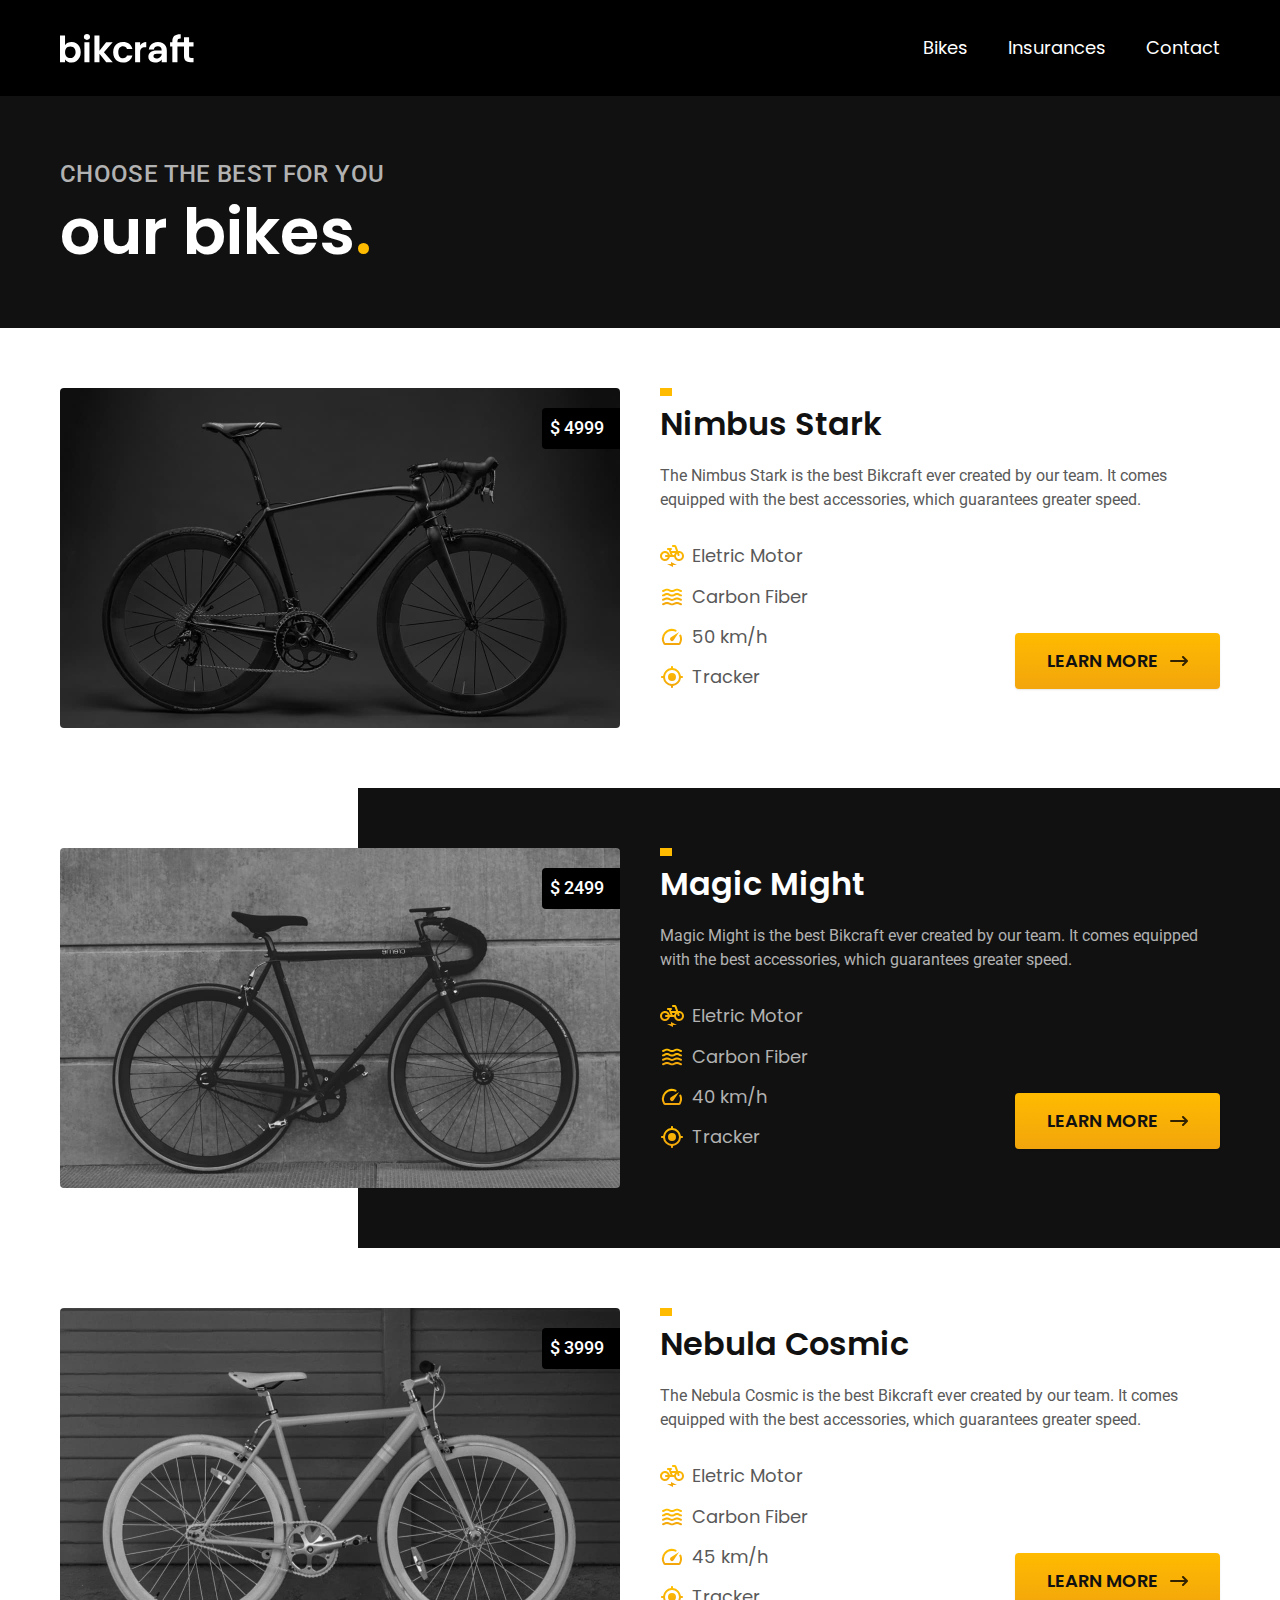
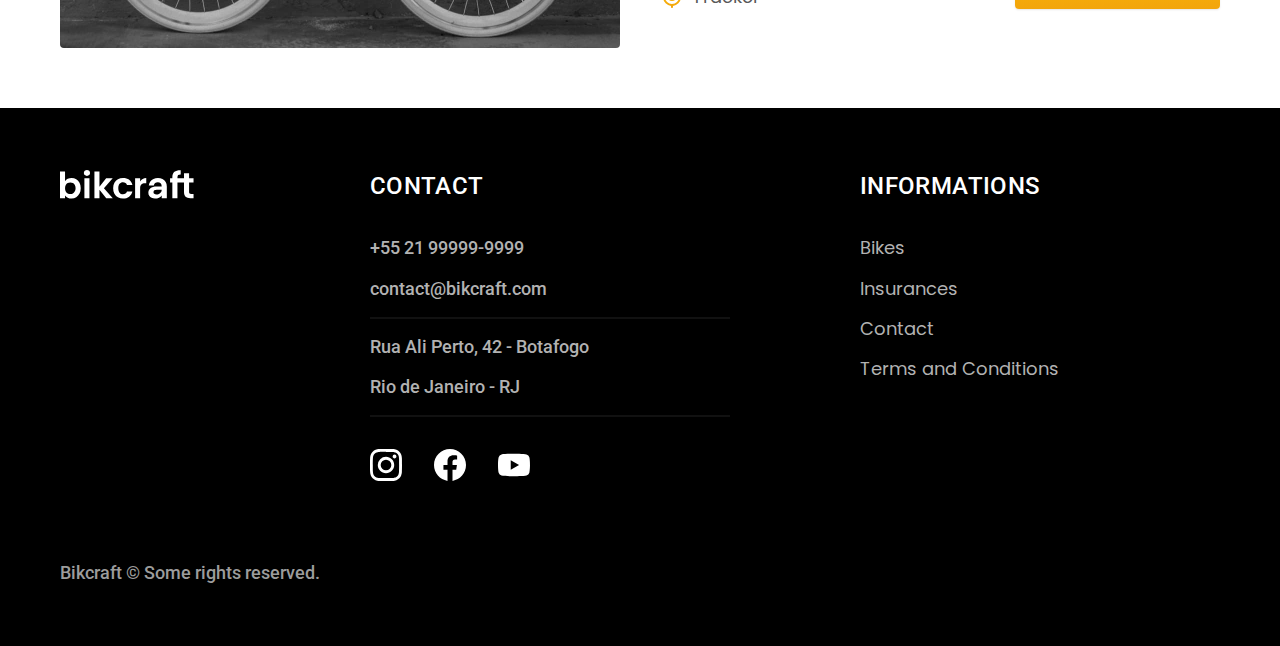
==== bikes.html @ 1d8be847 "update" ====
<!DOCTYPE html>
<html lang="en">

<head>
  <meta charset="UTF-8">
  <meta http-equiv="X-UA-Compatible" content="IE=edge">
  <meta name="viewport" content="width=device-width, initial-scale=1.0">
  <title>Bikes | Bikcraft</title>

  <meta name="description" content="Bikes.">

  <link rel="stylesheet" href="./css/style.css">

  <link rel="preconnect" href="https://fonts.googleapis.com">
  <link rel="preconnect" href="https://fonts.gstatic.com" crossorigin>
  <link href="https://fonts.googleapis.com/css2?family=Merriweather:ital,wght@1,900&family=Poppins:wght@400;600&family=Roboto:wght@500&display=swap" rel="stylesheet">
</head>

<body id="bikes">
  <header class="header-bg">
    <div class="header container">
      <a href="./"><img src="./img/bikcraft.svg" alt="Bikcraft"></a>

      <nav aria-label="primary">
        <ul class="header-navbar font-1-m color-0">
          <li><a href="./bikes.html">Bikes</a></li>
          <li><a href="./insurances.html">Insurances</a></li>
          <li><a href="./contact.html">Contact</a></li>
        </ul>
      </nav>
    </div>
  </header>

  <main>
    <div class="title-bg">
      <div class="title container">
        <p class="font-2-l-b color-5">Choose the best for you</p>
        <h1 class="font-1-xxl color-0">our bikes<span class="color-p1">.</span></h1>
      </div>
    </div>

    <div class="bikes container">
      <div class="bikes-image">
        <img src="./img/bikes/nimbus.jpg" alt="Bicicleta preta">
        <span class="font-2-m color-0">$ 4999</span>
      </div>
      <div class="bikes-content">
        <h2 class="font-1-xl">Nimbus Stark</h2>
        <p class="font-2-s color-8">The Nimbus Stark is the best Bikcraft ever created by our team. It comes equipped with the best accessories, which guarantees greater speed.</p>
        <ul class="font-1-m color-8">
          <li>
            <img src="./img/icons/eletric.svg" alt="">
            Eletric Motor
          </li>
          <li>
            <img src="./img/icons/carbon.svg" alt="">
            Carbon Fiber
          </li>
          <li>
            <img src="./img/icons/speed.svg" alt="">
            50 km/h
          </li>
          <li>
            <img src="./img/icons/tracker.svg" alt="">
            Tracker
          </li>
        </ul>
        <a class="button arrow" href="./bikes/nimbus.html">Learn More</a>
      </div>
    </div>

    <div class="bikes-bg">
      <div class="bikes container">
        <div class="bikes-image">
          <img src="./img/bikes/magic.jpg" alt="Black bike">
          <span class="font-2-m color-0">$ 2499</span>
        </div>
        <div class="bikes-content">
          <h2 class="font-1-xl color-0">Magic Might</h2>
          <p class="font-2-s color-5">Magic Might is the best Bikcraft ever created by our team. It comes equipped with the best accessories, which guarantees greater speed.</p>
          <ul class="font-1-m color-5">
            <li>
              <img src="./img/icons/eletric.svg" alt="">
              Eletric Motor
            </li>
            <li>
              <img src="./img/icons/carbon.svg" alt="">
              Carbon Fiber
            </li>
            <li>
              <img src="./img/icons/speed.svg" alt="">
              40 km/h
            </li>
            <li>
              <img src="./img/icons/tracker.svg" alt="">
              Tracker
            </li>
          </ul>
          <a class="button arrow" href="./bikes/magic.html">Learn More</a>
        </div>
      </div>
    </div>

    <div class="bikes container">
      <div class="bikes-image">
        <img src="./img/bikes/nebula.jpg" alt="Black bike">
        <span class="font-2-m color-0">$ 3999</span>
      </div>
      <div class="bikes-content">
        <h2 class="font-1-xl">Nebula Cosmic</h2>
        <p class="font-2-s color-8">The Nebula Cosmic is the best Bikcraft ever created by our team. It comes equipped with the best accessories, which guarantees greater speed.</p>
        <ul class="font-1-m color-8">
          <li>
            <img src="./img/icons/eletric.svg" alt="">
            Eletric Motor
          </li>
          <li>
            <img src="./img/icons/carbon.svg" alt="">
            Carbon Fiber
          </li>
          <li>
            <img src="./img/icons/speed.svg" alt="">
            45 km/h
          </li>
          <li>
            <img src="./img/icons/tracker.svg" alt="">
            Tracker
          </li>
        </ul>
        <a class="button arrow" href="./bikes/nebula.html">Learn More</a>
      </div>
    </div>

  </main>

  <footer class="footer-bg">
    <div class="footer container">
      <img src="./img/bikcraft.svg" alt="Bikcraft">

      <div class="footer-contact">
        <h3 class="font-2-l-b color-0">Contact</h3>
        <ul class="font-2-m color-5">
          <li><a href="tel:+552199999999">+55 21 99999-9999</a></li>
          <li><a href="mailto:contato@bikcraft.com">contact@bikcraft.com</a></li>
          <li>Rua Ali Perto, 42 - Botafogo</li>
          <li>Rio de Janeiro - RJ</li>
        </ul>
        <div class="footer-social">
          <a href="./">
            <img src="./img/social/instagram.svg" alt="Instagram">
          </a>
          <a href="./">
            <img src="./img/social/facebook.svg" alt="Facebook">
          </a>
          <a href="./">
            <img src="./img/social/youtube.svg" alt="Youtube">
          </a>
        </div>
      </div>

      <div class="footer-info">
        <h3 class="font-2-l-b color-0">Informations</h3>
        <nav>
          <ul class="font-1-m color-5">
            <li><a href="./bikes.html">Bikes</a></li>
            <li><a href="./insurances.html">Insurances</a></li>
            <li><a href="./contact.html">Contact</a></li>
            <li><a href="./terms.html">Terms and Conditions</a></li>
          </ul>
        </nav>
      </div>
      <p class="footer-copy font-2-m color-6">Bikcraft © Some rights reserved.</p>
    </div>
  </footer>
</body>

</html>
---- css/style.css ----
@import './global/global.css';
@import './utilities/typography.css';
@import './utilities/colors.css';

@import './global/header.css';
@import './global/footer.css';

/* UTILITIES */
@import './utilities/components.css';

/* HOME */
@import './home/introduction.css';
@import './home/technology.css';
@import './home/partners.css';
@import './home/testimonial.css';

/* BIKES */
@import './bikes/bikes-list.css';
@import './bikes/bikes.css';

/* INSURANCES */
@import './insurances/insurances.css';
@import "./insurances/advantages.css";
@import "./insurances/faq.css";

/* TERMS */
@import "./terms/terms.css";
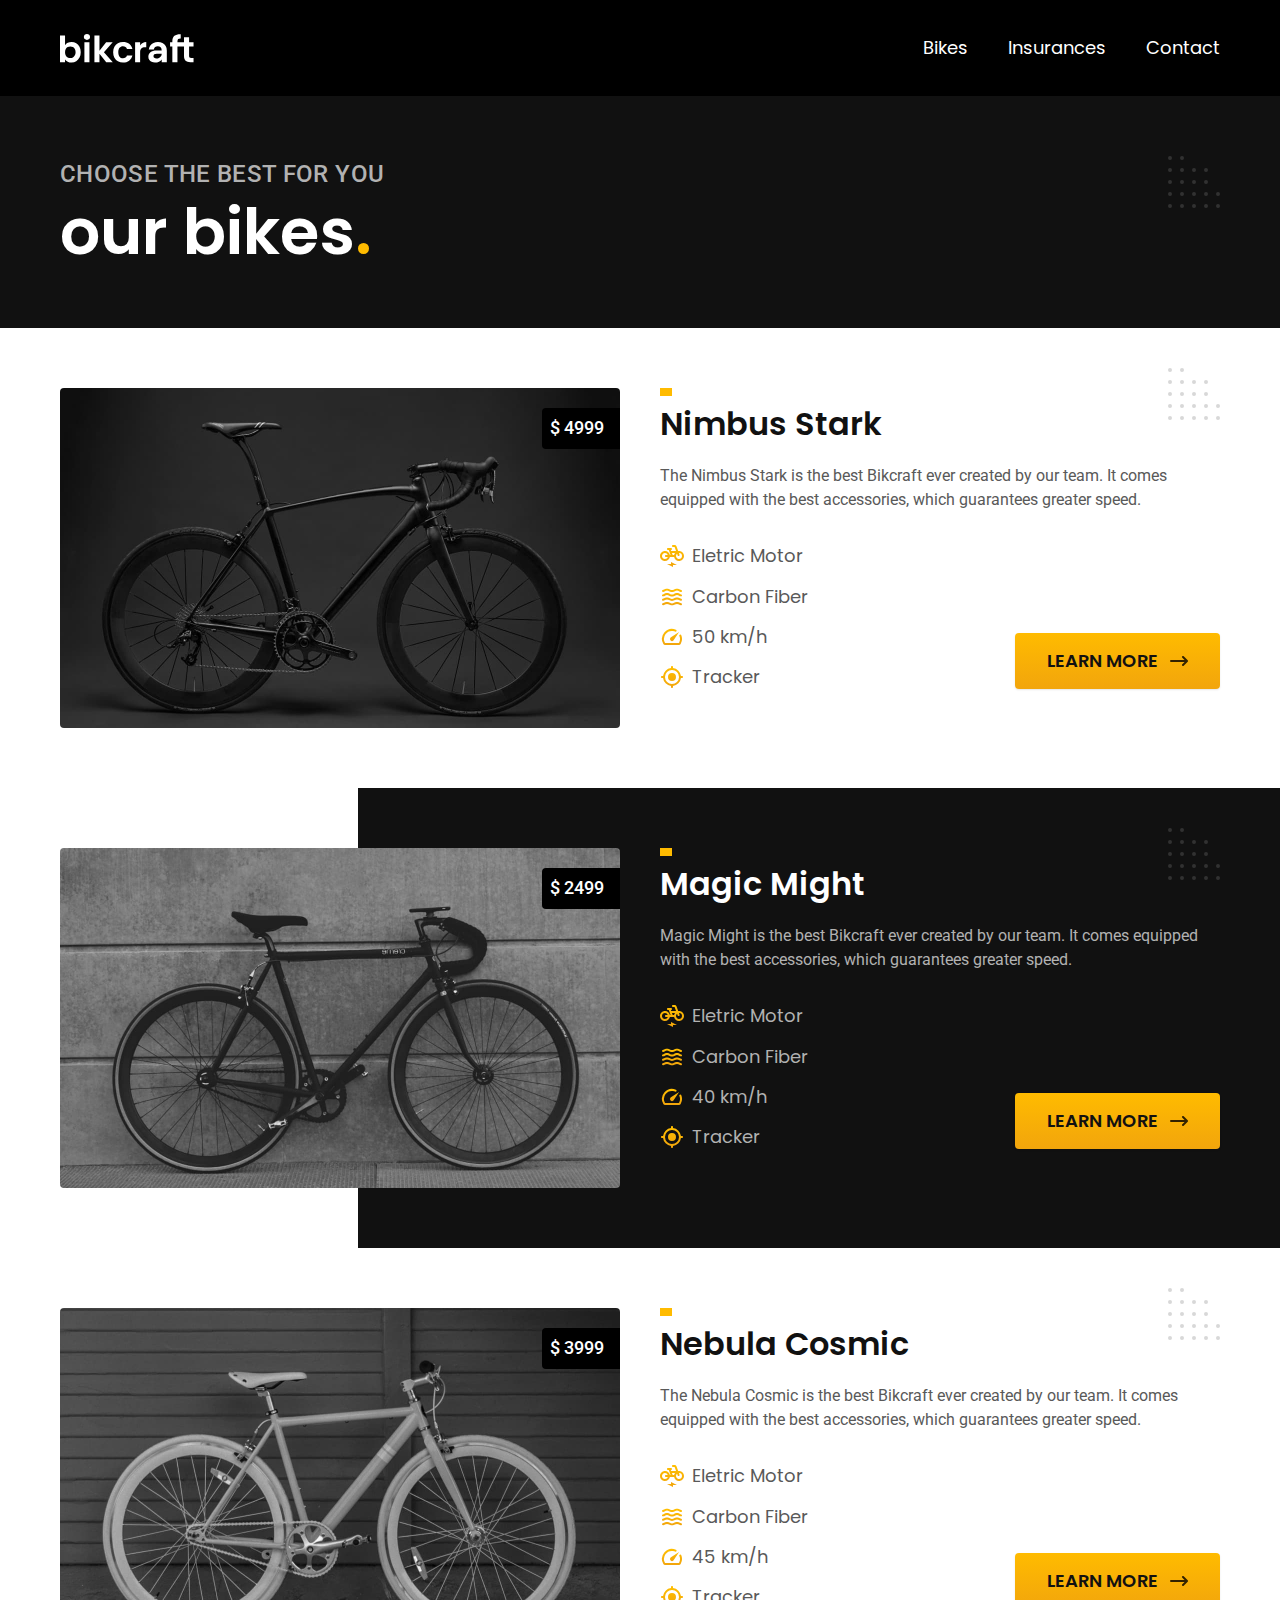
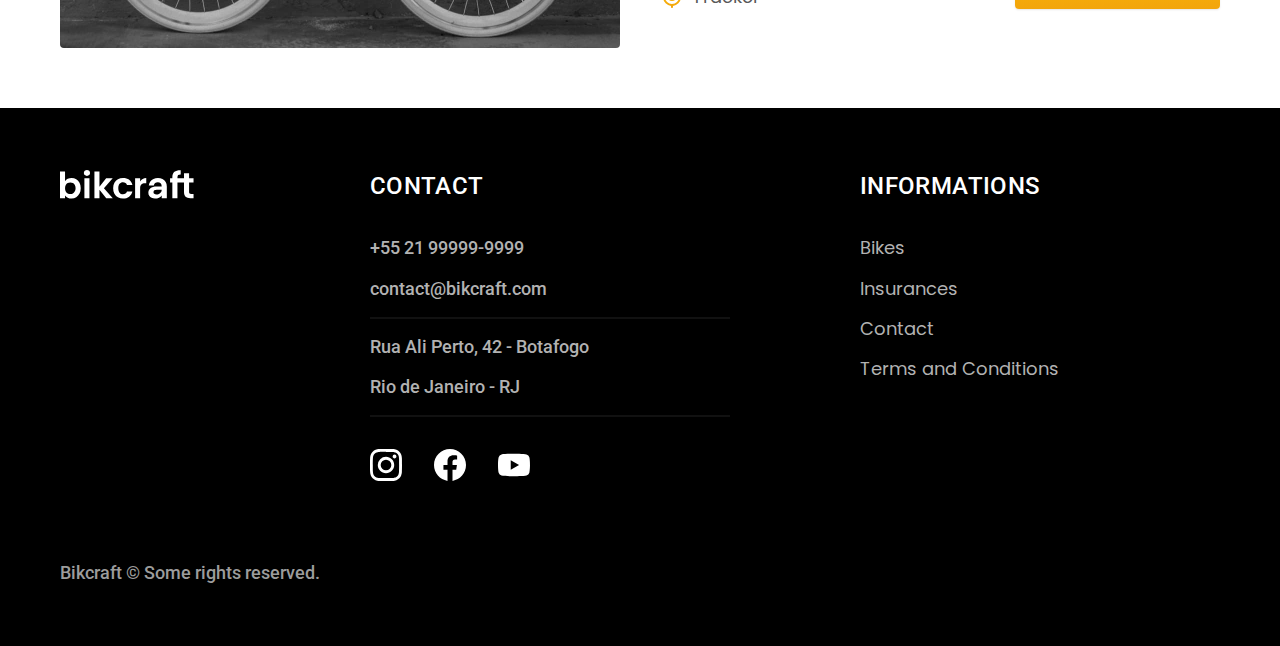
==== commit 3aac5d88: "optimization" ====
--- a/bikes.html
+++ b/bikes.html
@@ -9,17 +9,15 @@
 
   <meta name="description" content="Bikes.">
 
+  <link rel="preload" href="./css/style.css" as="style">
   <link rel="stylesheet" href="./css/style.css">
 
-  <link rel="preconnect" href="https://fonts.googleapis.com">
-  <link rel="preconnect" href="https://fonts.gstatic.com" crossorigin>
-  <link href="https://fonts.googleapis.com/css2?family=Merriweather:ital,wght@1,900&family=Poppins:wght@400;600&family=Roboto:wght@500&display=swap" rel="stylesheet">
 </head>
 
 <body id="bikes">
   <header class="header-bg">
     <div class="header container">
-      <a href="./"><img src="./img/bikcraft.svg" alt="Bikcraft"></a>
+      <a href="./"><img src="./img/bikcraft.svg" width="136" height="32" alt="Bikcraft"></a>
 
       <nav aria-label="primary">
         <ul class="header-navbar font-1-m color-0">
@@ -41,7 +39,7 @@
 
     <div class="bikes container">
       <div class="bikes-image">
-        <img src="./img/bikes/nimbus.jpg" alt="Bicicleta preta">
+        <img src="./img/bikes/nimbus.jpg" width="1120" height="680" alt="Black bike">
         <span class="font-2-m color-0">$ 4999</span>
       </div>
       <div class="bikes-content">
@@ -49,19 +47,19 @@
         <p class="font-2-s color-8">The Nimbus Stark is the best Bikcraft ever created by our team. It comes equipped with the best accessories, which guarantees greater speed.</p>
         <ul class="font-1-m color-8">
           <li>
-            <img src="./img/icons/eletric.svg" alt="">
+            <img src="./img/icons/eletric.svg" width="32" height="32" alt="">
             Eletric Motor
           </li>
           <li>
-            <img src="./img/icons/carbon.svg" alt="">
+            <img src="./img/icons/carbon.svg" width="32" height="32" alt="">
             Carbon Fiber
           </li>
           <li>
-            <img src="./img/icons/speed.svg" alt="">
+            <img src="./img/icons/speed.svg" width="32" height="32" alt="">
             50 km/h
           </li>
           <li>
-            <img src="./img/icons/tracker.svg" alt="">
+            <img src="./img/icons/tracker.svg" width="32" height="32" alt="">
             Tracker
           </li>
         </ul>
@@ -72,7 +70,7 @@
     <div class="bikes-bg">
       <div class="bikes container">
         <div class="bikes-image">
-          <img src="./img/bikes/magic.jpg" alt="Black bike">
+          <img src="./img/bikes/magic.jpg" width="1120" height="680" alt="Black bike">
           <span class="font-2-m color-0">$ 2499</span>
         </div>
         <div class="bikes-content">
@@ -80,19 +78,19 @@
           <p class="font-2-s color-5">Magic Might is the best Bikcraft ever created by our team. It comes equipped with the best accessories, which guarantees greater speed.</p>
           <ul class="font-1-m color-5">
             <li>
-              <img src="./img/icons/eletric.svg" alt="">
+              <img src="./img/icons/eletric.svg" width="32" height="32" alt="">
               Eletric Motor
             </li>
             <li>
-              <img src="./img/icons/carbon.svg" alt="">
+              <img src="./img/icons/carbon.svg" width="32" height="32" alt="">
               Carbon Fiber
             </li>
             <li>
-              <img src="./img/icons/speed.svg" alt="">
+              <img src="./img/icons/speed.svg" width="32" height="32" alt="">
               40 km/h
             </li>
             <li>
-              <img src="./img/icons/tracker.svg" alt="">
+              <img src="./img/icons/tracker.svg" width="32" height="32" alt="">
               Tracker
             </li>
           </ul>
@@ -103,7 +101,7 @@
 
     <div class="bikes container">
       <div class="bikes-image">
-        <img src="./img/bikes/nebula.jpg" alt="Black bike">
+        <img src="./img/bikes/nebula.jpg" width="1120" height="680" alt="Black bike">
         <span class="font-2-m color-0">$ 3999</span>
       </div>
       <div class="bikes-content">
@@ -111,19 +109,19 @@
         <p class="font-2-s color-8">The Nebula Cosmic is the best Bikcraft ever created by our team. It comes equipped with the best accessories, which guarantees greater speed.</p>
         <ul class="font-1-m color-8">
           <li>
-            <img src="./img/icons/eletric.svg" alt="">
+            <img src="./img/icons/eletric.svg" width="32" height="32" alt="">
             Eletric Motor
           </li>
           <li>
-            <img src="./img/icons/carbon.svg" alt="">
+            <img src="./img/icons/carbon.svg" width="32" height="32" alt="">
             Carbon Fiber
           </li>
           <li>
-            <img src="./img/icons/speed.svg" alt="">
+            <img src="./img/icons/speed.svg" width="32" height="32" alt="">
             45 km/h
           </li>
           <li>
-            <img src="./img/icons/tracker.svg" alt="">
+            <img src="./img/icons/tracker.svg" width="32" height="32" alt="">
             Tracker
           </li>
         </ul>
@@ -135,7 +133,7 @@
 
   <footer class="footer-bg">
     <div class="footer container">
-      <img src="./img/bikcraft.svg" alt="Bikcraft">
+      <img src="./img/bikcraft.svg" width="136" height="32" alt="Bikcraft">
 
       <div class="footer-contact">
         <h3 class="font-2-l-b color-0">Contact</h3>
@@ -147,13 +145,13 @@
         </ul>
         <div class="footer-social">
           <a href="./">
-            <img src="./img/social/instagram.svg" alt="Instagram">
+            <img src="./img/social/instagram.svg" width="32" height="32" alt="Instagram">
           </a>
           <a href="./">
-            <img src="./img/social/facebook.svg" alt="Facebook">
+            <img src="./img/social/facebook.svg" width="32" height="32"  alt="Facebook">
           </a>
           <a href="./">
-            <img src="./img/social/youtube.svg" alt="Youtube">
+            <img src="./img/social/youtube.svg" width="32" height="32"  alt="YouTube">
           </a>
         </div>
       </div>
--- a/css/style.css
+++ b/css/style.css
@@ -1,3 +1,5 @@
+@import url('https://fonts.googleapis.com/css2?family=Merriweather:ital,wght@1,900&family=Poppins:wght@400;600&family=Roboto:wght@400;500&display=swap');
+
 @import './global/global.css';
 @import './utilities/typography.css';
 @import './utilities/colors.css';
@@ -7,6 +9,7 @@
 
 /* UTILITIES */
 @import './utilities/components.css';
+@import '/css/utilities/form.css';
 
 /* HOME */
 @import './home/introduction.css';
@@ -18,10 +21,19 @@
 @import './bikes/bikes-list.css';
 @import './bikes/bikes.css';
 
+/* BIKE */
+@import './bike/bike.css';
+@import './bike/insurance.css';
+
 /* INSURANCES */
 @import './insurances/insurances.css';
 @import "./insurances/advantages.css";
 @import "./insurances/faq.css";
 
+/* CONTACT */
+@import "./contact/contact.css";
+@import "./contact/stores.css";
+@import "./quotation/quotation.css";
+
 /* TERMS */
 @import "./terms/terms.css";--- a/css/style.css
+++ b/css/style.css
@@ -1,3 +1,5 @@
+@import url('https://fonts.googleapis.com/css2?family=Merriweather:ital,wght@1,900&family=Poppins:wght@400;600&family=Roboto:wght@400;500&display=swap');
+
 @import './global/global.css';
 @import './utilities/typography.css';
 @import './utilities/colors.css';
@@ -7,6 +9,7 @@
 
 /* UTILITIES */
 @import './utilities/components.css';
+@import '/css/utilities/form.css';
 
 /* HOME */
 @import './home/introduction.css';
@@ -18,10 +21,19 @@
 @import './bikes/bikes-list.css';
 @import './bikes/bikes.css';
 
+/* BIKE */
+@import './bike/bike.css';
+@import './bike/insurance.css';
+
 /* INSURANCES */
 @import './insurances/insurances.css';
 @import "./insurances/advantages.css";
 @import "./insurances/faq.css";
 
+/* CONTACT */
+@import "./contact/contact.css";
+@import "./contact/stores.css";
+@import "./quotation/quotation.css";
+
 /* TERMS */
 @import "./terms/terms.css";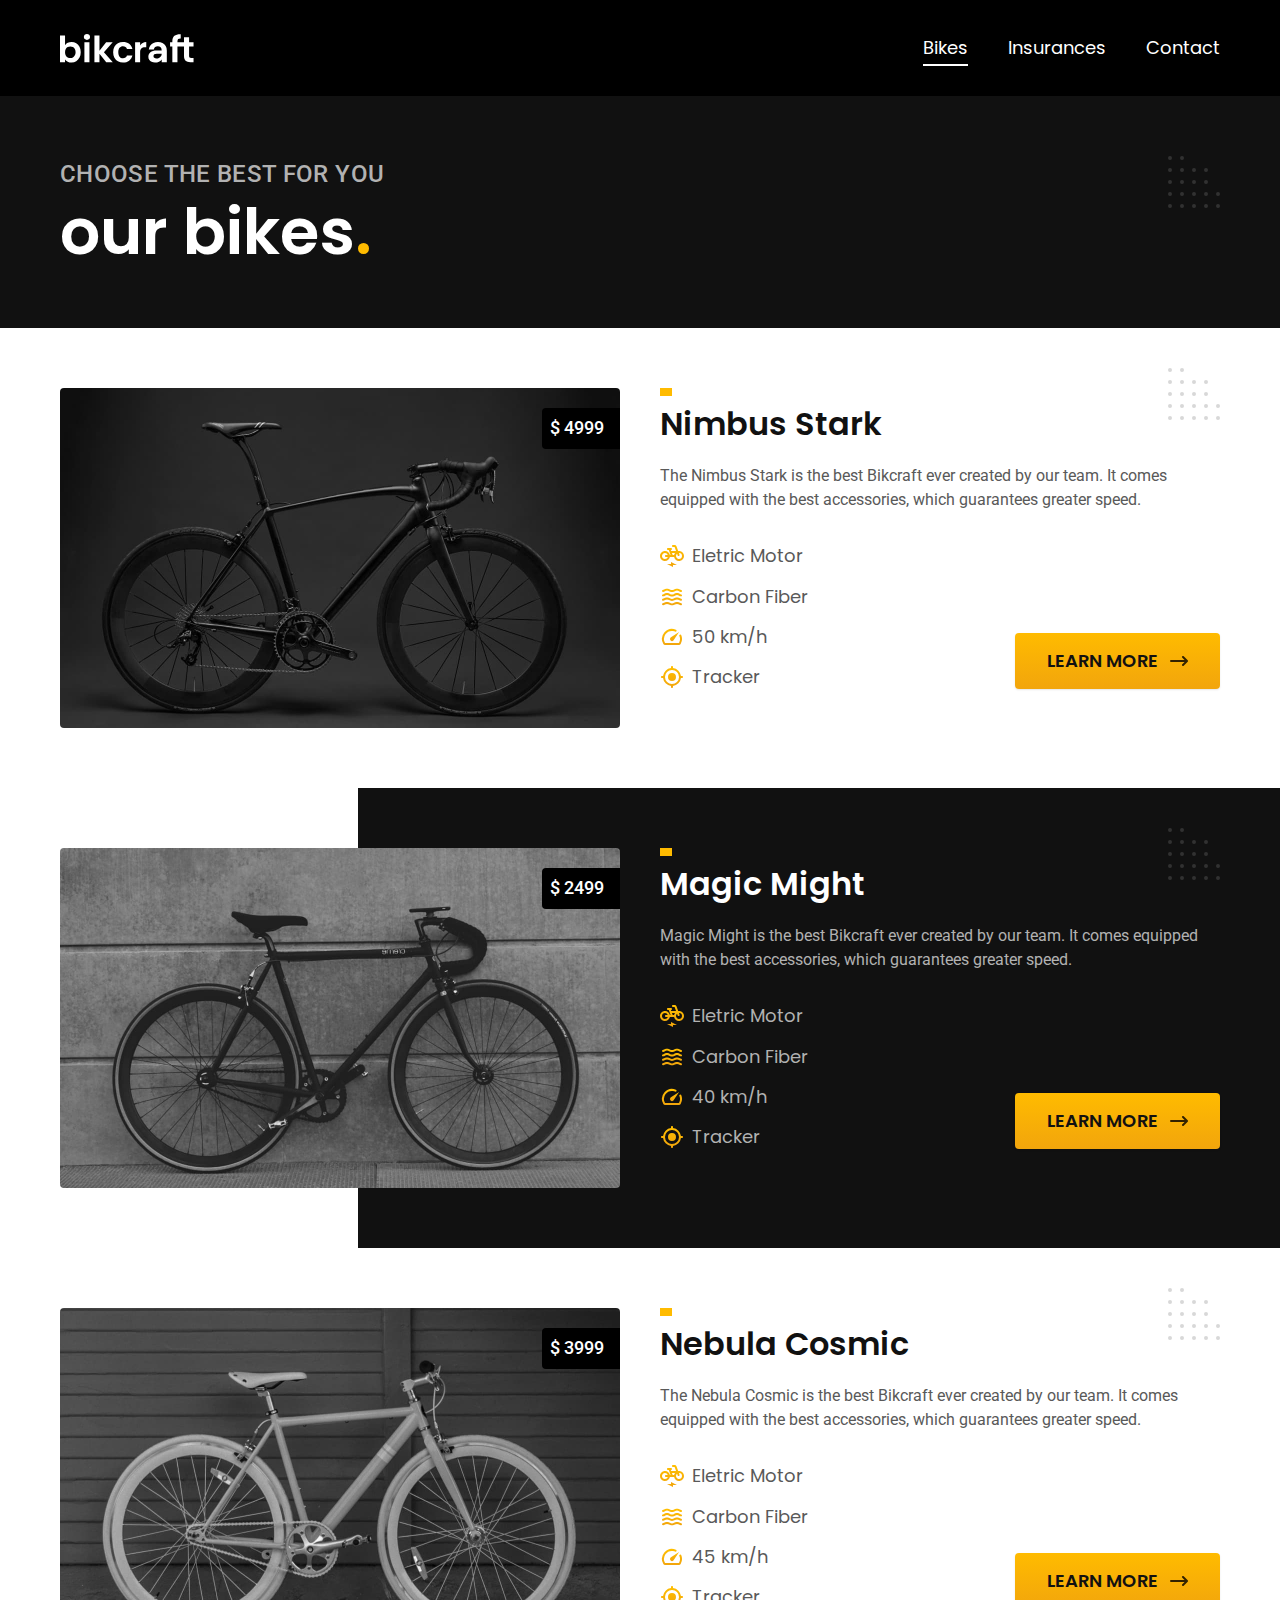
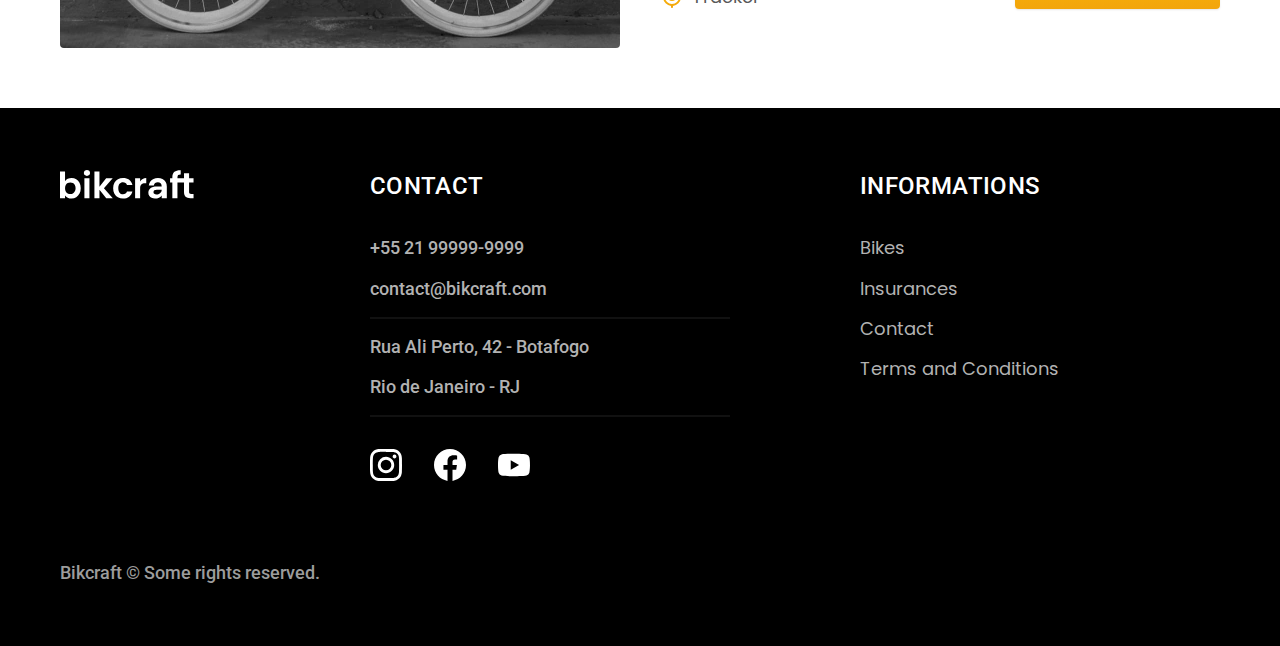
==== commit d0222eed: "navbar-js" ====
--- a/bikes.html
+++ b/bikes.html
@@ -170,6 +170,7 @@
       <p class="footer-copy font-2-m color-6">Bikcraft © Some rights reserved.</p>
     </div>
   </footer>
+  <script src="./js/script.js"></script>
 </body>
 
 </html>